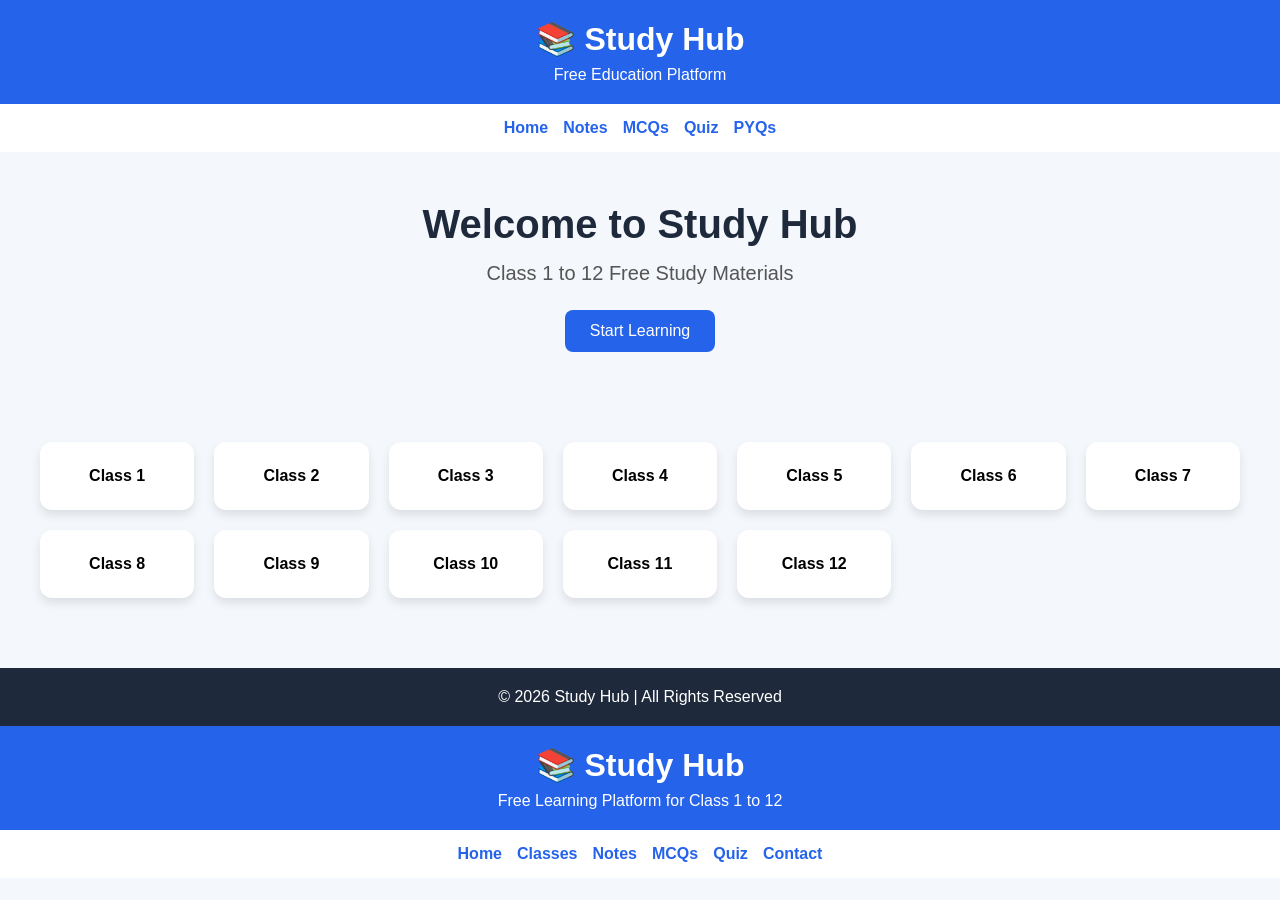
==== index.html @ 593e2df5 "Add header and navigation to index.html Added header and navigation links to the homepage." ====
<!DOCTYPE html>
<html lang="en">
<head>
<meta charset="UTF-8">
<meta name="viewport" content="width=device-width, initial-scale=1.0">
<title>Study Hub</title>
<link rel="stylesheet" href="css/style.css">
<style>
*{
margin:0;
padding:0;
box-sizing:border-box;
font-family:Arial,sans-serif;
}

body{
background:#f4f7fb;
}

header{
background:#2563eb;
color:white;
padding:20px;
text-align:center;
}

nav{
display:flex;
justify-content:center;
gap:15px;
padding:15px;
background:white;
flex-wrap:wrap;
}

nav a{
text-decoration:none;
color:#2563eb;
font-weight:bold;
}

.hero{
padding:50px 20px;
text-align:center;
}

.hero h1{
font-size:40px;
color:#1e293b;
}

.hero p{
margin-top:15px;
font-size:20px;
color:#555;
}

.btn{
display:inline-block;
margin-top:25px;
padding:12px 25px;
background:#2563eb;
color:white;
text-decoration:none;
border-radius:8px;
}

.classes{
display:grid;
grid-template-columns:repeat(auto-fit,minmax(150px,1fr));
gap:20px;
padding:40px;
}

.card{
background:white;
padding:25px;
border-radius:12px;
box-shadow:0 5px 10px rgba(0,0,0,.1);
text-align:center;
font-weight:bold;
transition:.3s;
}

.card:hover{
transform:scale(1.05);
}

footer{
background:#1e293b;
color:white;
padding:20px;
text-align:center;
margin-top:30px;
}
</style>
</head>

<body>

<header>
<h1>📚 Study Hub</h1>
<p>Free Education Platform</p>
</header>

<nav>
<a href="#">Home</a>
<a href="#">Notes</a>
<a href="#">MCQs</a>
<a href="#">Quiz</a>
<a href="#">PYQs</a>
</nav>

<section class="hero">
<h1>Welcome to Study Hub</h1>
<p>Class 1 to 12 Free Study Materials</p>
<a class="btn" href="#">Start Learning</a>
</section>

<section class="classes">
<div class="card">Class 1</div>
<div class="card">Class 2</div>
<div class="card">Class 3</div>
<div class="card">Class 4</div>
<div class="card">Class 5</div>
<div class="card">Class 6</div>
<div class="card">Class 7</div>
<div class="card">Class 8</div>
<div class="card">Class 9</div>
<div class="card">Class 10</div>
<div class="card">Class 11</div>
<div class="card">Class 12</div>
</section>

<footer>
© 2026 Study Hub | All Rights Reserved
</footer>
<script src="js/script.js"></script>
  <header>
    <h1>📚 Study Hub</h1>
    <p>Free Learning Platform for Class 1 to 12</p>
</header>
  <nav>
    <a href="#">Home</a>
    <a href="#">Classes</a>
    <a href="#">Notes</a>
    <a href="#">MCQs</a>
    <a href="#">Quiz</a>
    <a href="#">Contact</a>
</nav>
</body>
</html>
---- css/style.css ----
body{
    margin:0;
    font-family:Arial,sans-serif;
    background:#f5f7fb;
}

header{
    background:#2563eb;
    color:white;
    text-align:center;
    padding:20px;
}

header h1{
    margin:0;
}

header p{
    margin-top:8px;
}
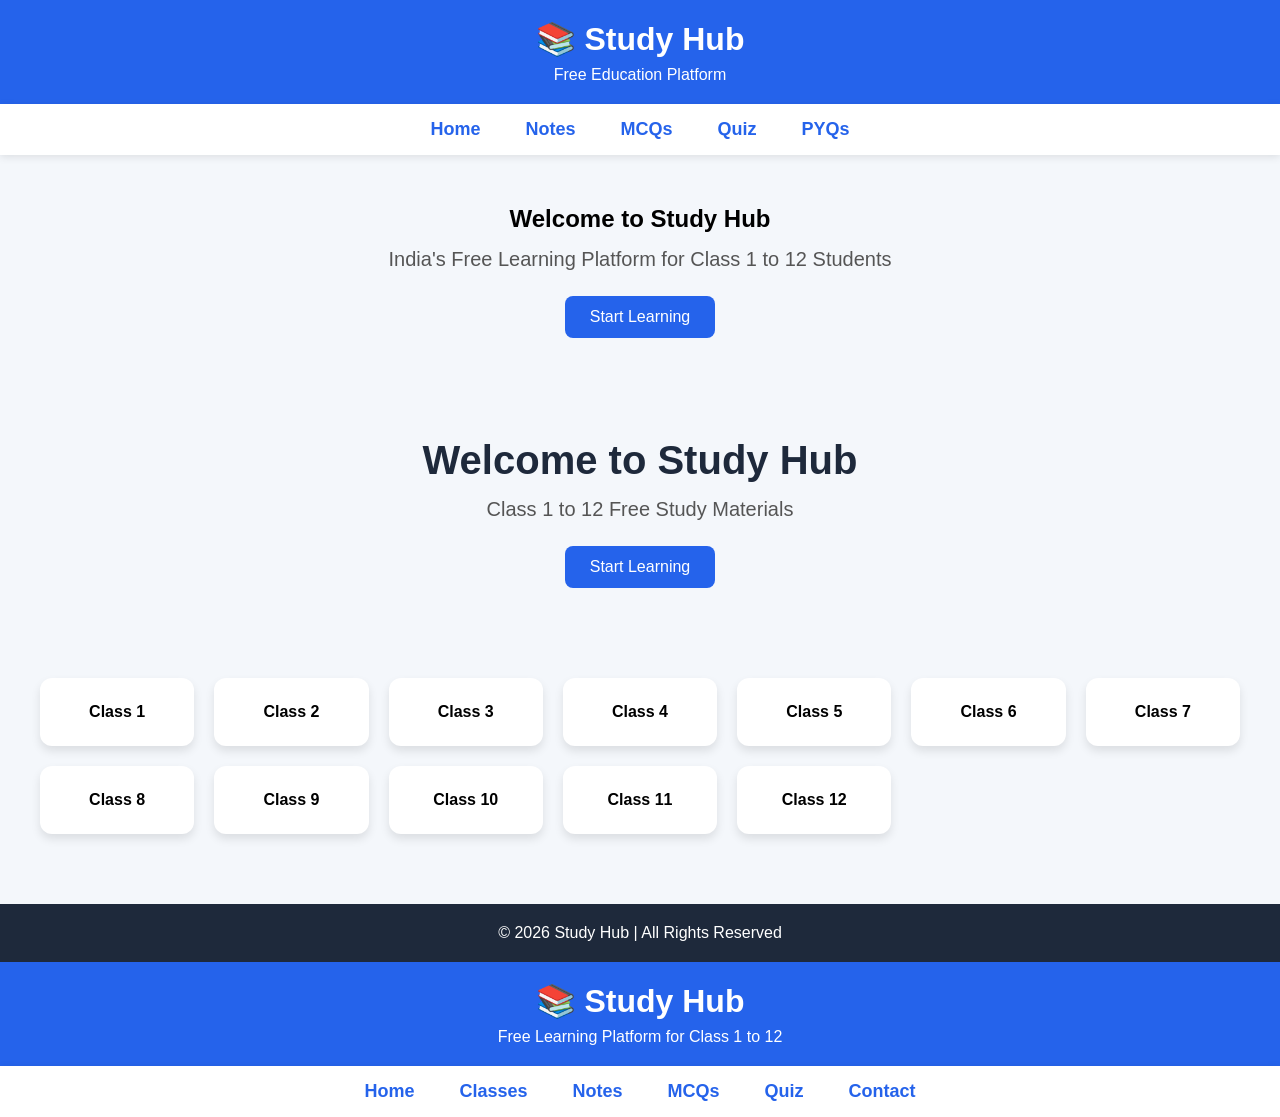
==== commit cbea0816: "Add hero section with welcome message and button" ====
--- a/index.html
+++ b/index.html
@@ -110,6 +110,11 @@
 <a href="#">Quiz</a>
 <a href="#">PYQs</a>
 </nav>
+  <section class="hero">
+    <h2>Welcome to Study Hub</h2>
+    <p>India's Free Learning Platform for Class 1 to 12 Students</p>
+    <a href="#" class="btn">Start Learning</a>
+</section>
 
 <section class="hero">
 <h1>Welcome to Study Hub</h1>
--- a/css/style.css
+++ b/css/style.css
@@ -18,3 +18,21 @@
 header p{
     margin-top:8px;
 }
+nav{
+    background:#ffffff;
+    padding:15px;
+    text-align:center;
+    box-shadow:0 2px 8px rgba(0,0,0,0.1);
+}
+
+nav a{
+    text-decoration:none;
+    color:#2563eb;
+    font-weight:bold;
+    margin:0 15px;
+    font-size:18px;
+}
+
+nav a:hover{
+    color:#1d4ed8;
+}
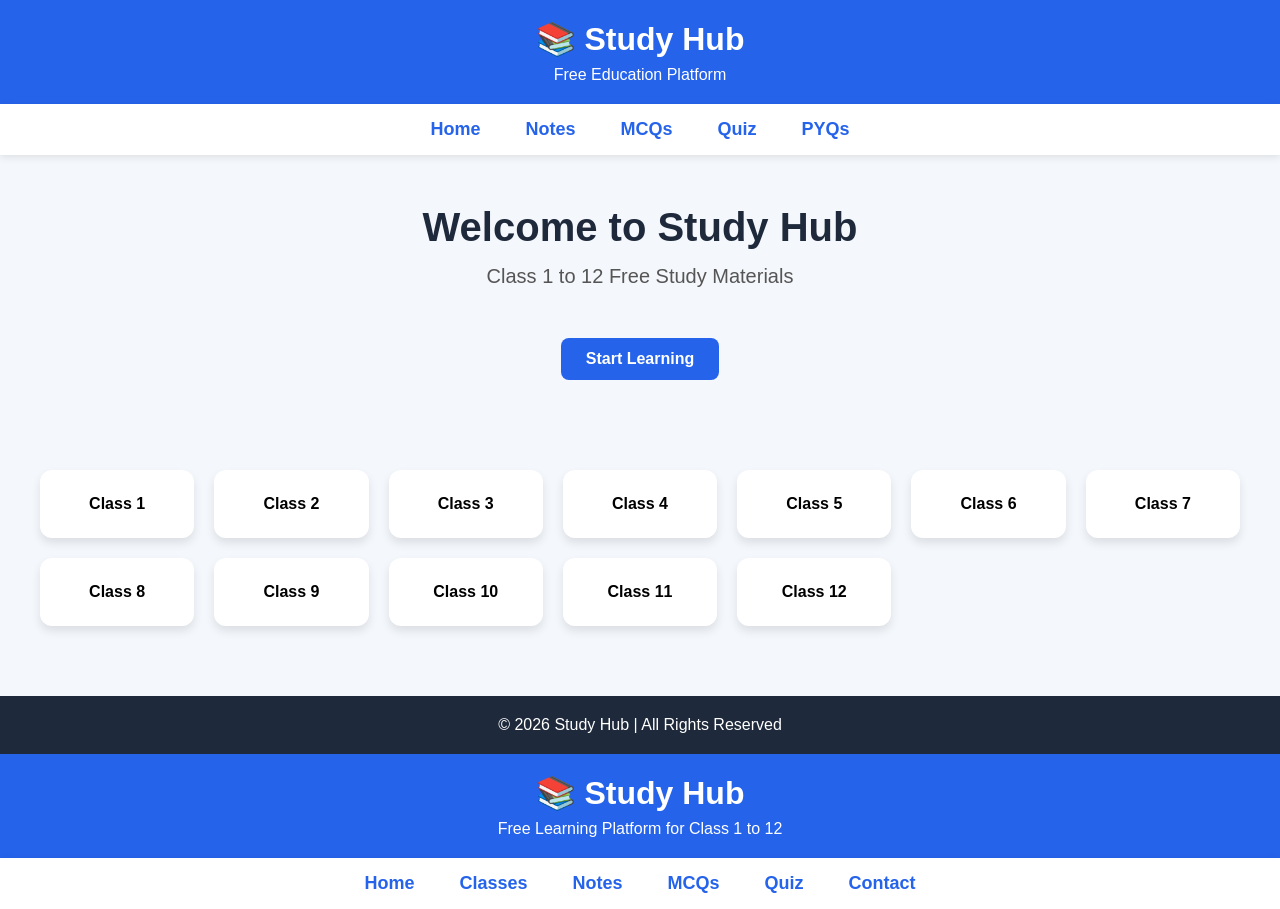
==== commit 363c273e: "Modify hero section content in index.html Updated hero section heading and description text." ====
--- a/index.html
+++ b/index.html
@@ -110,11 +110,6 @@
 <a href="#">Quiz</a>
 <a href="#">PYQs</a>
 </nav>
-  <section class="hero">
-    <h2>Welcome to Study Hub</h2>
-    <p>India's Free Learning Platform for Class 1 to 12 Students</p>
-    <a href="#" class="btn">Start Learning</a>
-</section>
 
 <section class="hero">
 <h1>Welcome to Study Hub</h1>
--- a/css/style.css
+++ b/css/style.css
@@ -36,3 +36,33 @@
 nav a:hover{
     color:#1d4ed8;
 }
+.hero{
+    text-align:center;
+    padding:60px 20px;
+}
+
+.hero h2{
+    font-size:40px;
+    color:#1e293b;
+    margin-bottom:15px;
+}
+
+.hero p{
+    font-size:20px;
+    color:#555;
+    margin-bottom:25px;
+}
+
+.btn{
+    display:inline-block;
+    background:#2563eb;
+    color:white;
+    padding:12px 25px;
+    border-radius:8px;
+    text-decoration:none;
+    font-weight:bold;
+}
+
+.btn:hover{
+    background:#1d4ed8;
+}
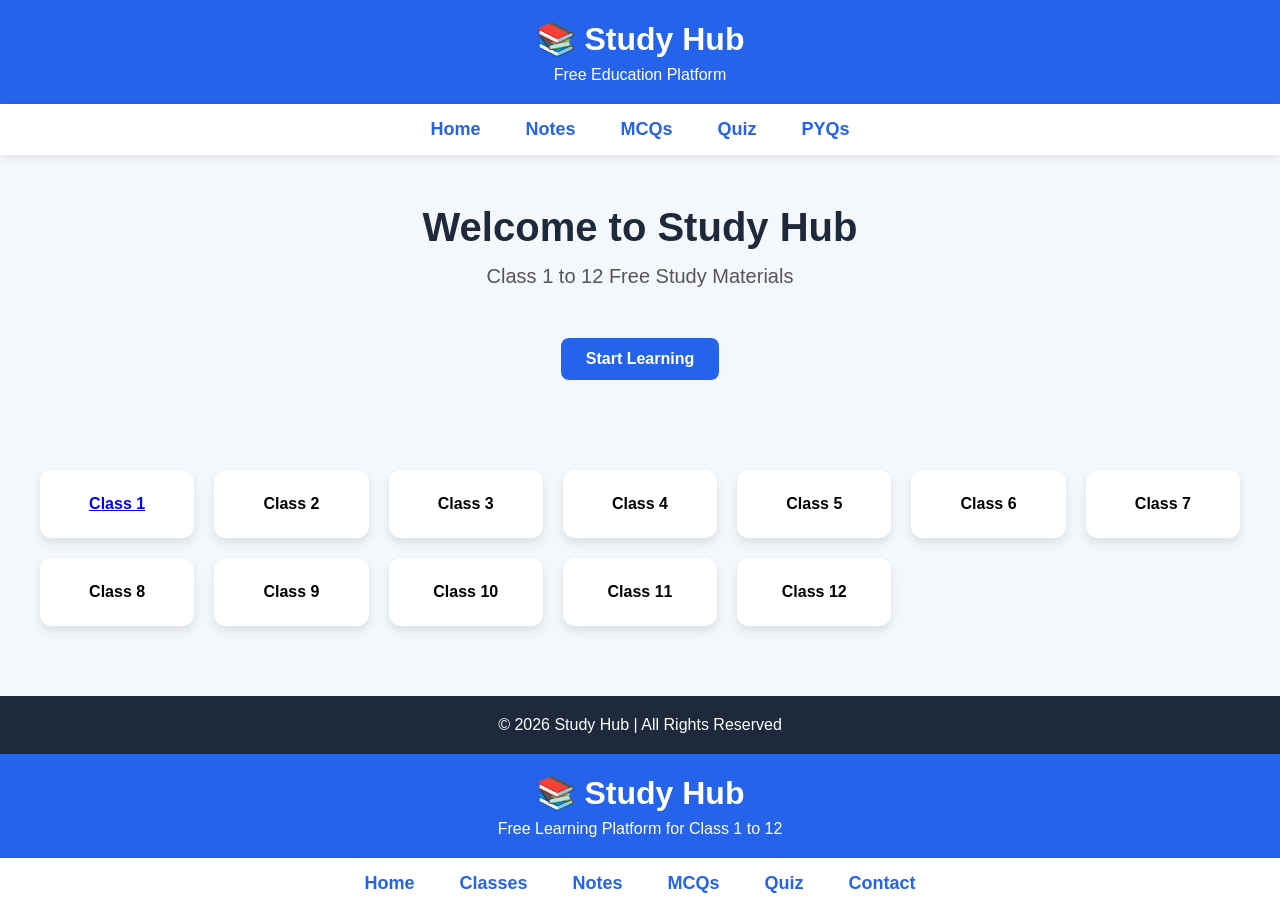
==== commit 042d78fc: "Change Class 1 to a link in index.html" ====
--- a/index.html
+++ b/index.html
@@ -118,7 +118,7 @@
 </section>
 
 <section class="classes">
-<div class="card">Class 1</div>
+<a href="class1.html" class="card">Class 1</a>
 <div class="card">Class 2</div>
 <div class="card">Class 3</div>
 <div class="card">Class 4</div>
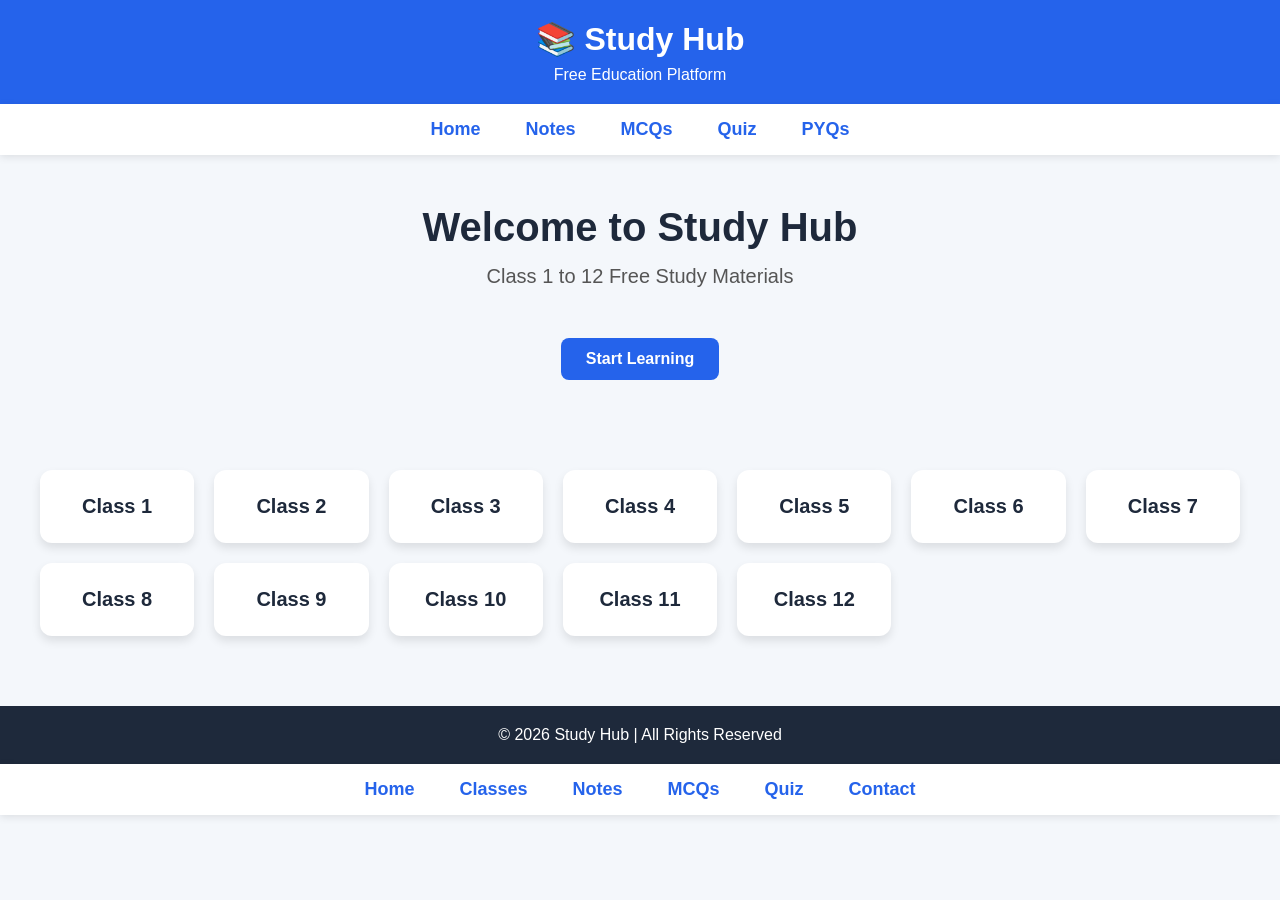
==== commit 09f8122f: "Remove header from index.html Removed header section from index.html" ====
--- a/index.html
+++ b/index.html
@@ -136,10 +136,6 @@
 © 2026 Study Hub | All Rights Reserved
 </footer>
 <script src="js/script.js"></script>
-  <header>
-    <h1>📚 Study Hub</h1>
-    <p>Free Learning Platform for Class 1 to 12</p>
-</header>
   <nav>
     <a href="#">Home</a>
     <a href="#">Classes</a>
--- a/css/style.css
+++ b/css/style.css
@@ -66,3 +66,28 @@
 .btn:hover{
     background:#1d4ed8;
 }
+.subjects{
+    display:grid;
+    grid-template-columns:repeat(auto-fit,minmax(200px,1fr));
+    gap:20px;
+    padding:30px;
+}
+
+.card{
+    background:white;
+    padding:20px;
+    border-radius:12px;
+    text-align:center;
+    text-decoration:none;
+    color:#1e293b;
+    font-size:20px;
+    font-weight:bold;
+    box-shadow:0 4px 10px rgba(0,0,0,0.1);
+    transition:0.3s;
+}
+
+.card:hover{
+    transform:translateY(-5px);
+    background:#2563eb;
+    color:white;
+}
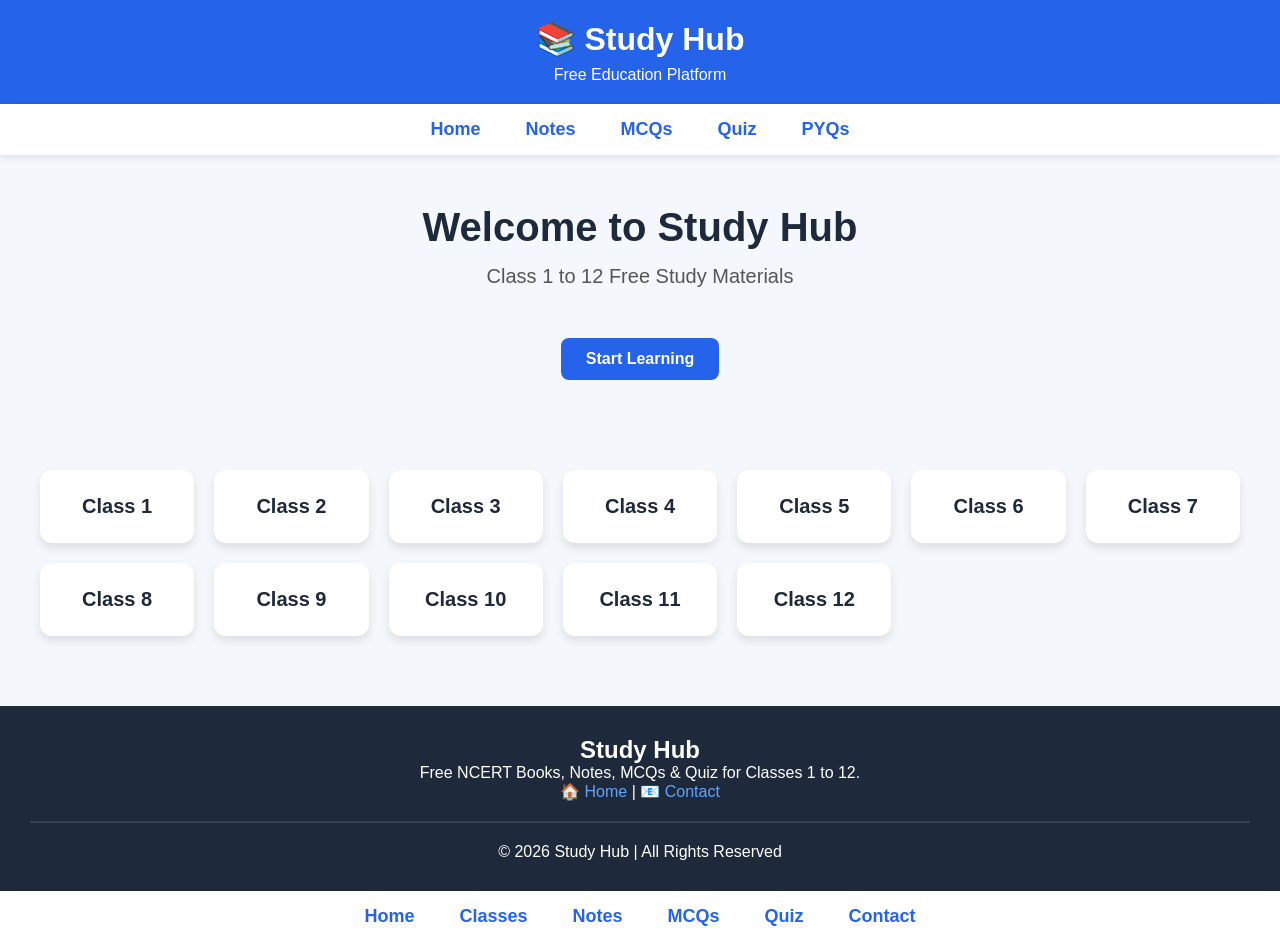
==== commit 3b67367d: "Update footer content and styling in index.html" ====
--- a/index.html
+++ b/index.html
@@ -132,8 +132,21 @@
 <div class="card">Class 12</div>
 </section>
 
-<footer>
-© 2026 Study Hub | All Rights Reserved
+<footer style="background:#1e293b;color:white;padding:30px;text-align:center;">
+
+<h2>Study Hub</h2>
+
+<p>Free NCERT Books, Notes, MCQs & Quiz for Classes 1 to 12.</p>
+
+<p>
+<a href="index.html" style="color:#60a5fa;text-decoration:none;">🏠 Home</a> |
+<a href="mailto:kawanish800@gmail.com" style="color:#60a5fa;text-decoration:none;">📧 Contact</a>
+</p>
+
+<hr style="margin:20px 0;border:1px solid #334155;">
+
+<p>© 2026 Study Hub | All Rights Reserved</p>
+
 </footer>
 <script src="js/script.js"></script>
   <nav>
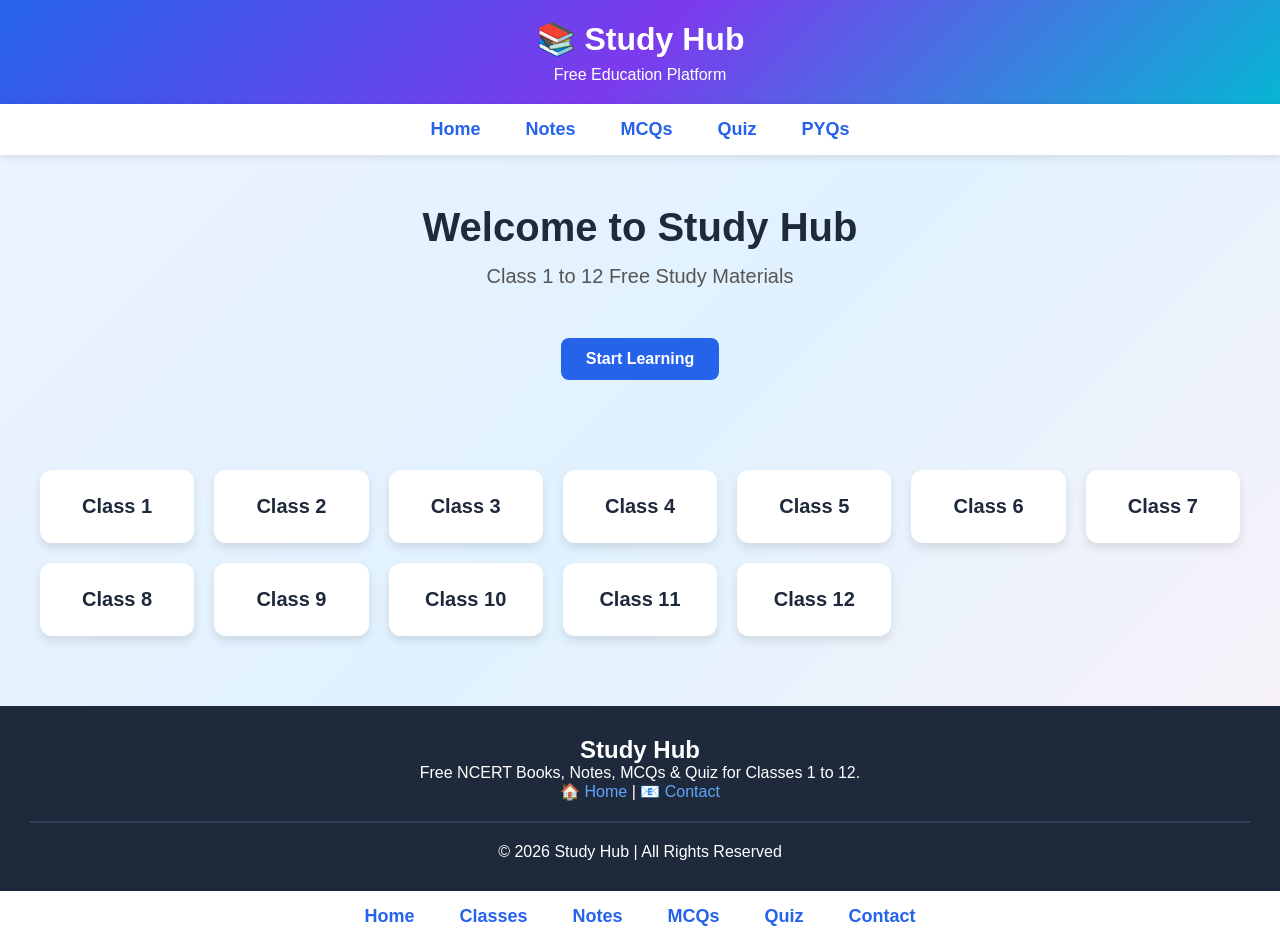
==== commit adce6a33: "Update background styles with gradients" ====
--- a/index.html
+++ b/index.html
@@ -12,13 +12,12 @@
 box-sizing:border-box;
 font-family:Arial,sans-serif;
 }
-
 body{
-background:#f4f7fb;
-}
-
+background:linear-gradient(135deg,#eef2ff,#e0f2fe,#fdf2f8);
+...
+  }
 header{
-background:#2563eb;
+background:linear-gradient(135deg,#2563eb,#7c3aed,#06b6d4);
 color:white;
 padding:20px;
 text-align:center;
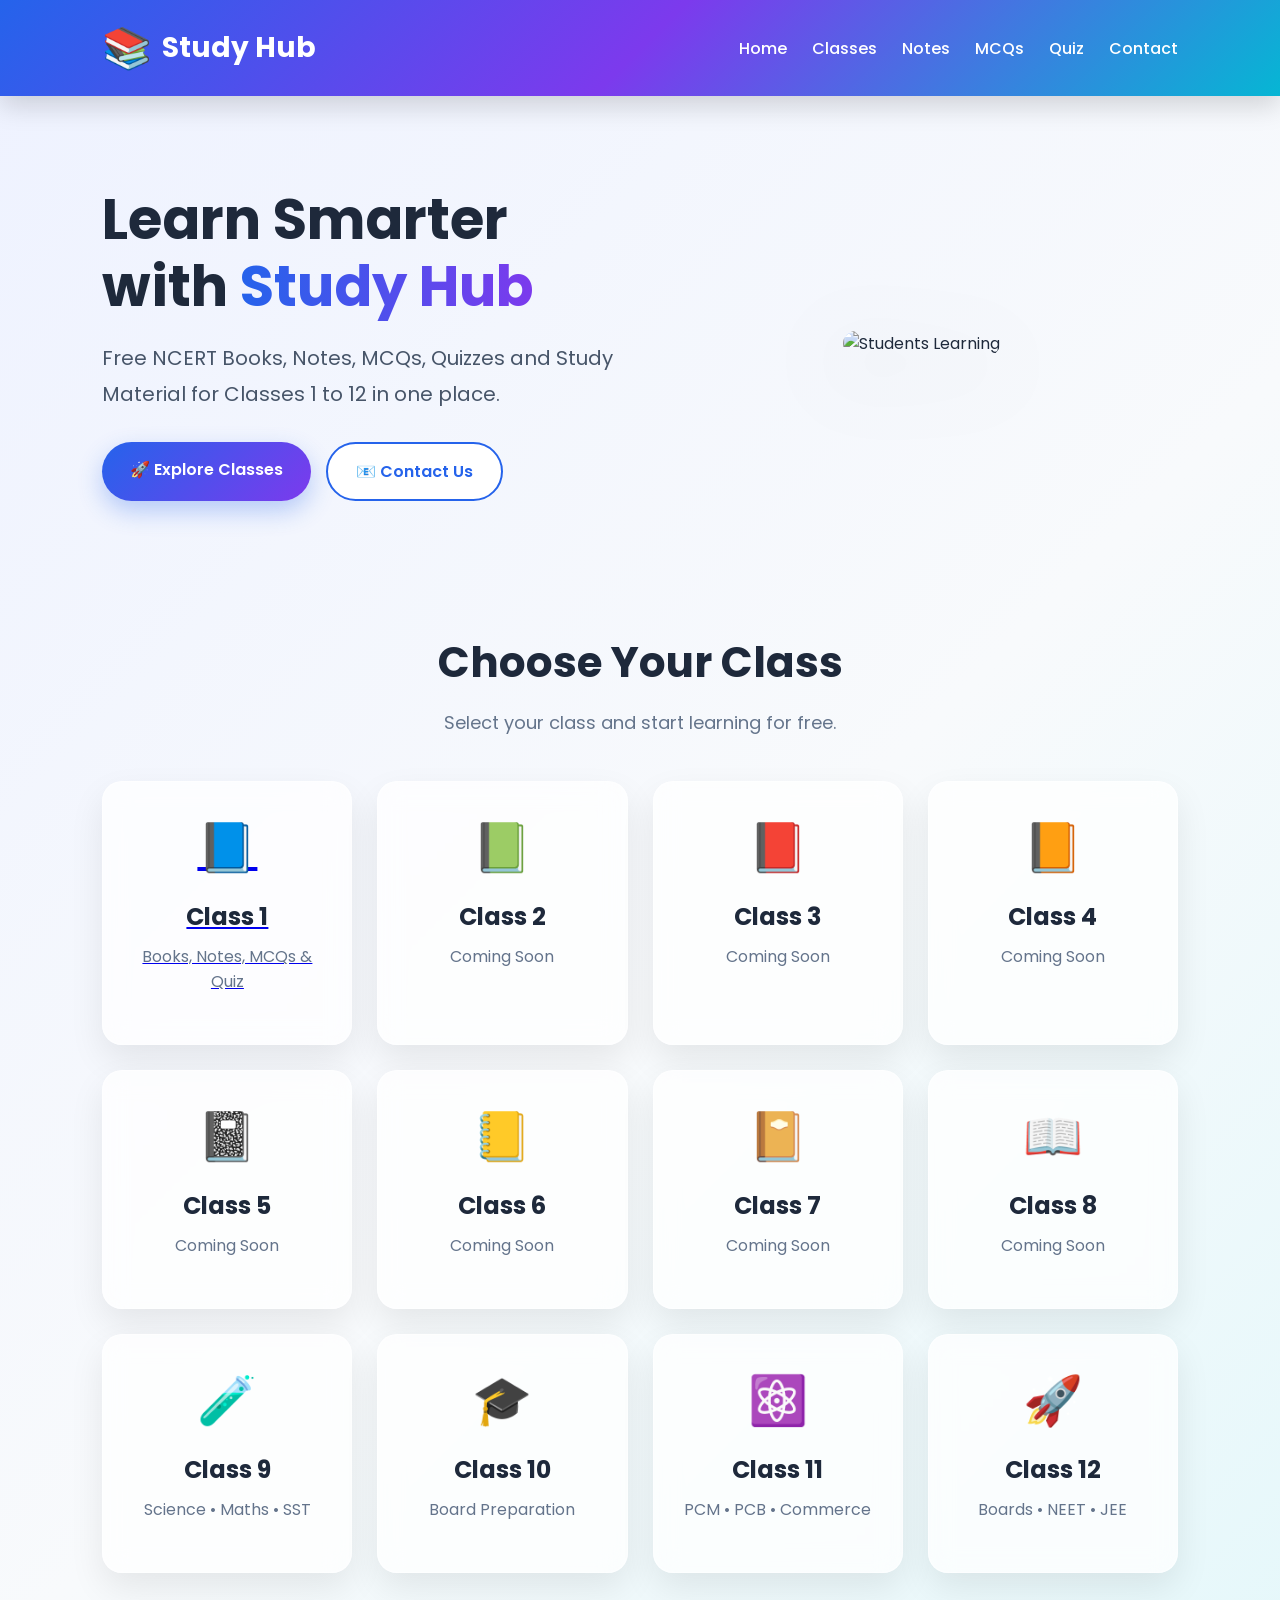
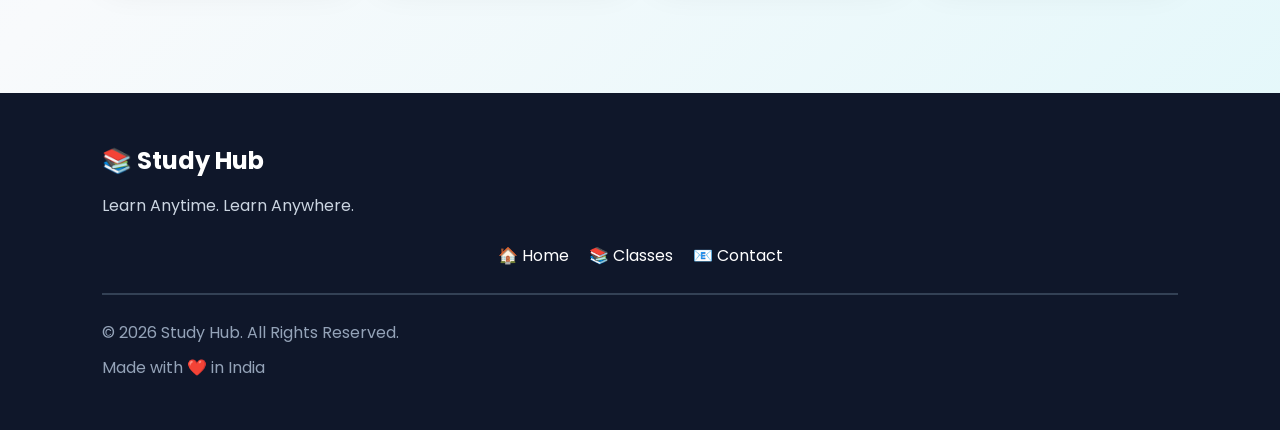
==== commit 512ccd06: "Enhance layout and styling for index.html Updated title and improved styling for header, hero sectio" ====
--- a/index.html
+++ b/index.html
@@ -3,158 +3,405 @@
 <head>
 <meta charset="UTF-8">
 <meta name="viewport" content="width=device-width, initial-scale=1.0">
-<title>Study Hub</title>
-<link rel="stylesheet" href="css/style.css">
+
+<title>Study Hub | Free NCERT Learning Platform</title>
+
+<link rel="preconnect" href="https://fonts.googleapis.com">
+<link rel="preconnect" href="https://fonts.gstatic.com" crossorigin>
+<link href="https://fonts.googleapis.com/css2?family=Poppins:wght@300;400;500;600;700&display=swap" rel="stylesheet">
+
 <style>
+
 *{
 margin:0;
 padding:0;
 box-sizing:border-box;
-font-family:Arial,sans-serif;
-}
+font-family:'Poppins',sans-serif;
+}
+
+html{
+scroll-behavior:smooth;
+}
+
 body{
-background:linear-gradient(135deg,#eef2ff,#e0f2fe,#fdf2f8);
-...
-  }
+background:linear-gradient(135deg,#eef2ff,#f8fafc,#e0f7fa);
+color:#1e293b;
+}
+
 header{
 background:linear-gradient(135deg,#2563eb,#7c3aed,#06b6d4);
-color:white;
-padding:20px;
-text-align:center;
+padding:18px 8%;
+display:flex;
+justify-content:space-between;
+align-items:center;
+position:sticky;
+top:0;
+z-index:999;
+box-shadow:0 10px 25px rgba(0,0,0,.15);
+}
+
+.logo{
+display:flex;
+align-items:center;
+gap:10px;
+font-size:28px;
+font-weight:700;
+color:#fff;
+}
+
+.logo span{
+font-size:40px;
 }
 
 nav{
 display:flex;
-justify-content:center;
+gap:25px;
+flex-wrap:wrap;
+}
+
+nav a{
+color:#fff;
+text-decoration:none;
+font-weight:500;
+transition:.3s;
+}
+
+nav a:hover{
+color:#fde047;
+}
+
+.hero{
+padding:90px 8%;
+display:flex;
+justify-content:space-between;
+align-items:center;
+gap:50px;
+flex-wrap:wrap;
+}
+
+.hero-text{
+flex:1;
+min-width:300px;
+}
+
+.hero-text h1{
+font-size:56px;
+line-height:1.2;
+margin-bottom:20px;
+}
+
+.hero-text h1 span{
+background:linear-gradient(90deg,#2563eb,#7c3aed);
+-webkit-background-clip:text;
+-webkit-text-fill-color:transparent;
+}
+
+.hero-text p{
+font-size:20px;
+line-height:1.8;
+color:#475569;
+margin-bottom:30px;
+}
+
+.buttons{
+display:flex;
 gap:15px;
-padding:15px;
+flex-wrap:wrap;
+}
+
+.btn{
+padding:15px 28px;
+border-radius:50px;
+text-decoration:none;
+font-weight:600;
+transition:.3s;
+}
+
+.primary{
+background:linear-gradient(135deg,#2563eb,#7c3aed);
+color:white;
+box-shadow:0 10px 25px rgba(37,99,235,.3);
+}
+
+.secondary{
 background:white;
-flex-wrap:wrap;
-}
-
-nav a{
+color:#2563eb;
+border:2px solid #2563eb;
+}
+
+.btn:hover{
+transform:translateY(-5px);
+}
+
+.hero-image{
+flex:1;
+text-align:center;
+min-width:300px;
+}
+
+.hero-image img{
+width:100%;
+max-width:520px;
+filter:drop-shadow(0 20px 40px rgba(0,0,0,.25));
+}
+.hero-image img{
+border-radius:25px;
+}
+
+.classes{
+padding:40px 8% 80px;
+}
+
+.section-title{
+text-align:center;
+font-size:42px;
+margin-bottom:15px;
+color:#1e293b;
+}
+
+.section-subtitle{
+text-align:center;
+color:#64748b;
+margin-bottom:45px;
+font-size:18px;
+}
+
+.grid{
+display:grid;
+grid-template-columns:repeat(auto-fit,minmax(220px,1fr));
+gap:25px;
+}
+
+.card{
+background:rgba(255,255,255,.75);
+backdrop-filter:blur(12px);
+border-radius:20px;
+padding:30px;
+text-align:center;
+box-shadow:0 15px 35px rgba(0,0,0,.08);
+transition:.35s;
+border:1px solid rgba(255,255,255,.5);
+}
+
+.card:hover{
+transform:translateY(-12px) scale(1.03);
+box-shadow:0 20px 40px rgba(37,99,235,.25);
+}
+
+.card .icon{
+font-size:48px;
+margin-bottom:15px;
+}
+
+.card h3{
+margin-bottom:10px;
+font-size:24px;
+color:#1e293b;
+}
+
+.card p{
+color:#64748b;
+margin-bottom:20px;
+}
+
+.card a{
+display:inline-block;
+padding:12px 22px;
+border-radius:30px;
 text-decoration:none;
-color:#2563eb;
-font-weight:bold;
+background:linear-gradient(135deg,#2563eb,#7c3aed);
+color:#fff;
+font-weight:600;
+}
+
+@media(max-width:900px){
+
+header{
+flex-direction:column;
+gap:15px;
 }
 
 .hero{
-padding:50px 20px;
 text-align:center;
 }
 
-.hero h1{
-font-size:40px;
-color:#1e293b;
-}
-
-.hero p{
-margin-top:15px;
-font-size:20px;
-color:#555;
-}
-
-.btn{
-display:inline-block;
-margin-top:25px;
-padding:12px 25px;
-background:#2563eb;
-color:white;
-text-decoration:none;
-border-radius:8px;
-}
-
-.classes{
-display:grid;
-grid-template-columns:repeat(auto-fit,minmax(150px,1fr));
-gap:20px;
-padding:40px;
-}
-
-.card{
-background:white;
-padding:25px;
-border-radius:12px;
-box-shadow:0 5px 10px rgba(0,0,0,.1);
-text-align:center;
-font-weight:bold;
-transition:.3s;
-}
-
-.card:hover{
-transform:scale(1.05);
-}
-
-footer{
-background:#1e293b;
-color:white;
-padding:20px;
-text-align:center;
-margin-top:30px;
-}
+.hero-text h1{
+font-size:42px;
+}
+
+}
+
 </style>
+
 </head>
 
 <body>
 
 <header>
-<h1>📚 Study Hub</h1>
-<p>Free Education Platform</p>
-</header>
+
+<div class="logo">
+<span>📚</span>
+Study Hub
+</div>
 
 <nav>
 <a href="#">Home</a>
+<a href="#classes">Classes</a>
 <a href="#">Notes</a>
 <a href="#">MCQs</a>
 <a href="#">Quiz</a>
-<a href="#">PYQs</a>
+<a href="mailto:kawanish800@gmail.com">Contact</a>
 </nav>
 
+</header>
+
 <section class="hero">
-<h1>Welcome to Study Hub</h1>
-<p>Class 1 to 12 Free Study Materials</p>
-<a class="btn" href="#">Start Learning</a>
+
+<div class="hero-text">
+
+<h1>Learn Smarter with <span>Study Hub</span></h1>
+
+<p>
+Free NCERT Books, Notes, MCQs, Quizzes and Study Material
+for Classes 1 to 12 in one place.
+</p>
+
+<div class="buttons">
+
+<a href="#classes" class="btn primary">
+🚀 Explore Classes
+</a>
+
+<a href="mailto:kawanish800@gmail.com" class="btn secondary">
+📧 Contact Us
+</a>
+
+</div>
+
+</div>
+
+<div class="hero-image">
+
+<img src="https://images.unsplash.com/photo-1522202176988-66273c2fd55f?w=800" alt="Students Learning">
+
+</div>
+
 </section>
 
-<section class="classes">
-<a href="class1.html" class="card">Class 1</a>
-<div class="card">Class 2</div>
-<div class="card">Class 3</div>
-<div class="card">Class 4</div>
-<div class="card">Class 5</div>
-<div class="card">Class 6</div>
-<div class="card">Class 7</div>
-<div class="card">Class 8</div>
-<div class="card">Class 9</div>
-<div class="card">Class 10</div>
-<div class="card">Class 11</div>
-<div class="card">Class 12</div>
+<section class="classes" id="classes">
+
+<h2 class="section-title">Choose Your Class</h2>
+
+<p class="section-subtitle">
+Select your class and start learning for free.
+</p>
+
+<div class="grid">
+
+<a href="class1.html" class="card">
+<div class="icon">📘</div>
+<h3>Class 1</h3>
+<p>Books, Notes, MCQs & Quiz</p>
+</a>
+
+<div class="card">
+<div class="icon">📗</div>
+<h3>Class 2</h3>
+<p>Coming Soon</p>
+</div>
+
+<div class="card">
+<div class="icon">📕</div>
+<h3>Class 3</h3>
+<p>Coming Soon</p>
+</div>
+
+<div class="card">
+<div class="icon">📙</div>
+<h3>Class 4</h3>
+<p>Coming Soon</p>
+</div>
+<div class="card">
+<div class="icon">📓</div>
+<h3>Class 5</h3>
+<p>Coming Soon</p>
+</div>
+
+<div class="card">
+<div class="icon">📒</div>
+<h3>Class 6</h3>
+<p>Coming Soon</p>
+</div>
+
+<div class="card">
+<div class="icon">📔</div>
+<h3>Class 7</h3>
+<p>Coming Soon</p>
+</div>
+
+<div class="card">
+<div class="icon">📖</div>
+<h3>Class 8</h3>
+<p>Coming Soon</p>
+</div>
+
+<div class="card">
+<div class="icon">🧪</div>
+<h3>Class 9</h3>
+<p>Science • Maths • SST</p>
+</div>
+
+<div class="card">
+<div class="icon">🎓</div>
+<h3>Class 10</h3>
+<p>Board Preparation</p>
+</div>
+
+<div class="card">
+<div class="icon">⚛️</div>
+<h3>Class 11</h3>
+<p>PCM • PCB • Commerce</p>
+</div>
+
+<div class="card">
+<div class="icon">🚀</div>
+<h3>Class 12</h3>
+<p>Boards • NEET • JEE</p>
+</div>
+
+</div>
+
 </section>
 
-<footer style="background:#1e293b;color:white;padding:30px;text-align:center;">
-
-<h2>Study Hub</h2>
-
-<p>Free NCERT Books, Notes, MCQs & Quiz for Classes 1 to 12.</p>
-
-<p>
-<a href="index.html" style="color:#60a5fa;text-decoration:none;">🏠 Home</a> |
-<a href="mailto:kawanish800@gmail.com" style="color:#60a5fa;text-decoration:none;">📧 Contact</a>
+<footer style="background:#0f172a;color:white;padding:50px 8%;margin-top:40px;">
+
+<h2 style="margin-bottom:15px;">📚 Study Hub</h2>
+
+<p style="color:#cbd5e1;">
+Learn Anytime. Learn Anywhere.
 </p>
 
-<hr style="margin:20px 0;border:1px solid #334155;">
-
-<p>© 2026 Study Hub | All Rights Reserved</p>
+<div style="margin:25px 0;display:flex;justify-content:center;gap:20px;flex-wrap:wrap;">
+
+<a href="#" style="color:white;text-decoration:none;">🏠 Home</a>
+
+<a href="#classes" style="color:white;text-decoration:none;">📚 Classes</a>
+
+<a href="mailto:kawanish800@gmail.com" style="color:white;text-decoration:none;">📧 Contact</a>
+
+</div>
+
+<hr style="border:1px solid #334155;margin:25px 0;">
+
+<p style="color:#94a3b8;">
+© 2026 Study Hub. All Rights Reserved.
+</p>
+
+<p style="margin-top:10px;color:#94a3b8;">
+Made with ❤️ in India
+</p>
 
 </footer>
-<script src="js/script.js"></script>
-  <nav>
-    <a href="#">Home</a>
-    <a href="#">Classes</a>
-    <a href="#">Notes</a>
-    <a href="#">MCQs</a>
-    <a href="#">Quiz</a>
-    <a href="#">Contact</a>
-</nav>
+
 </body>
 </html>
